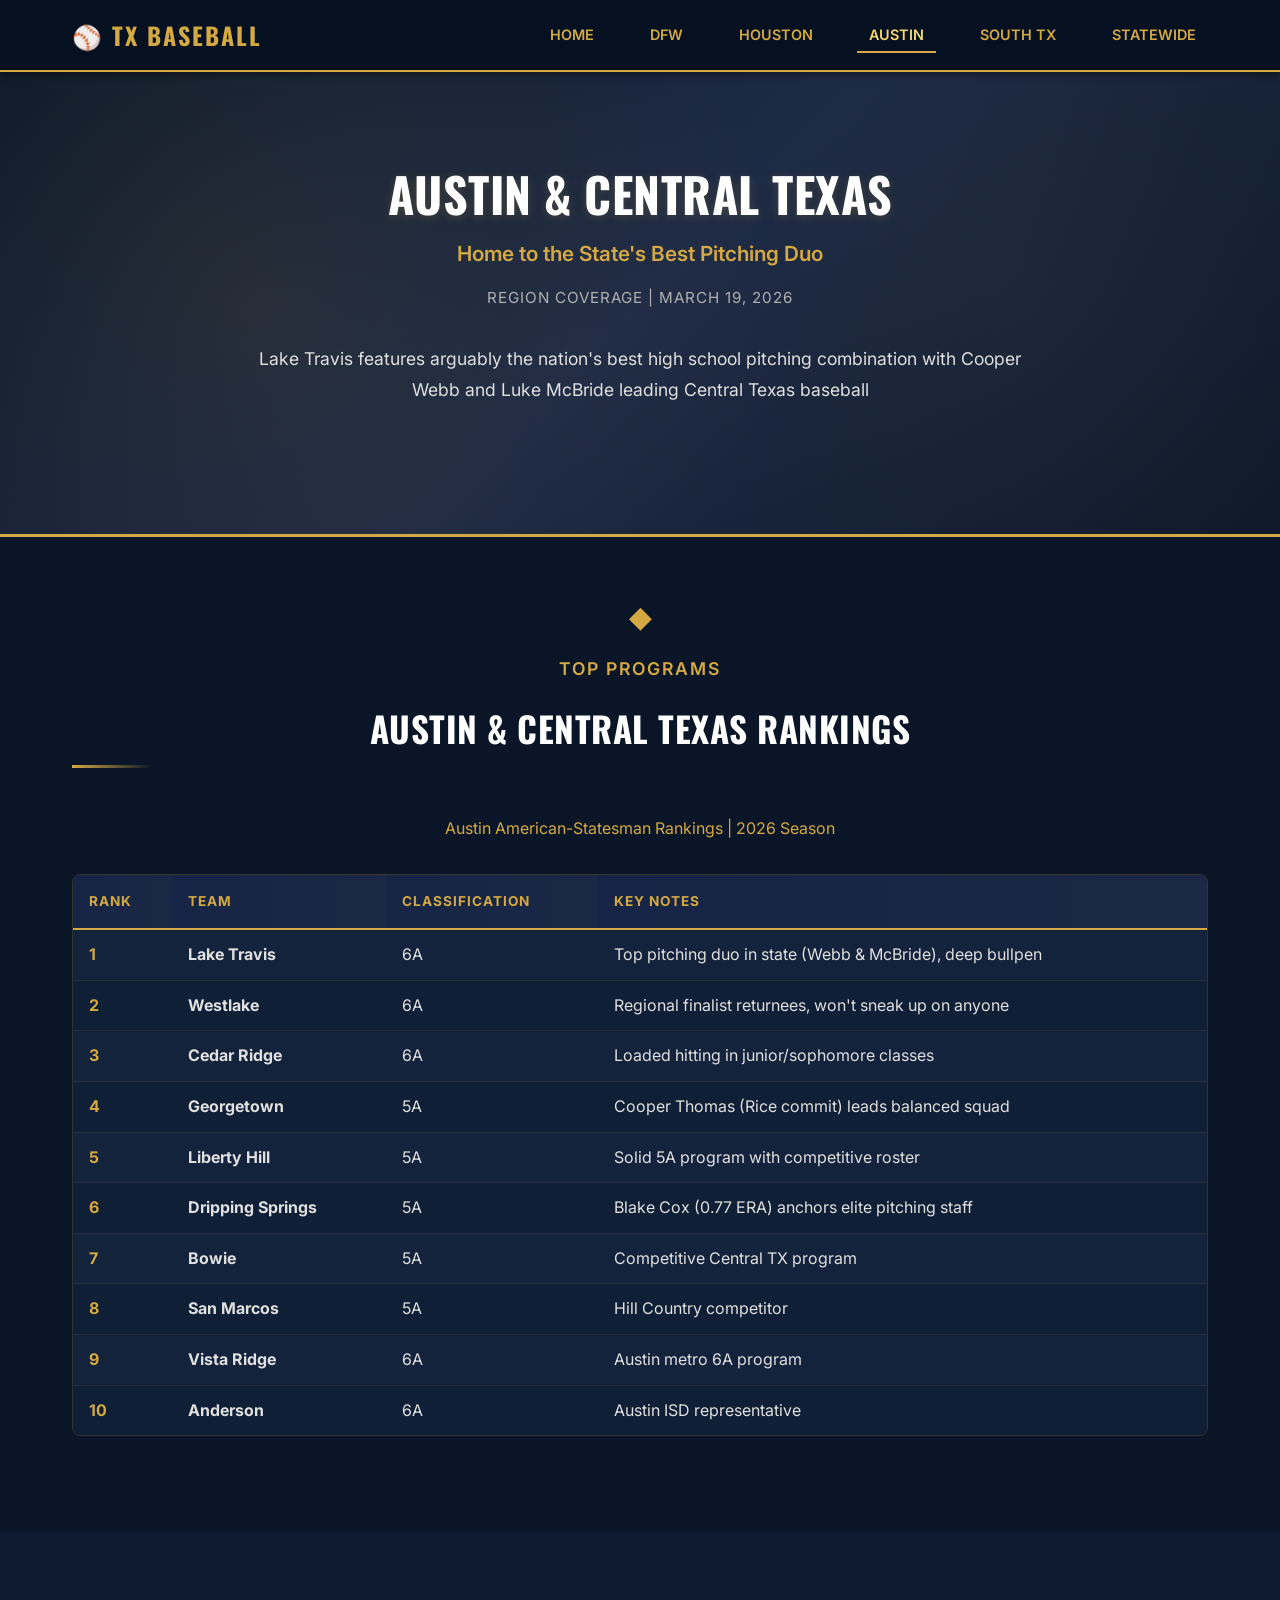
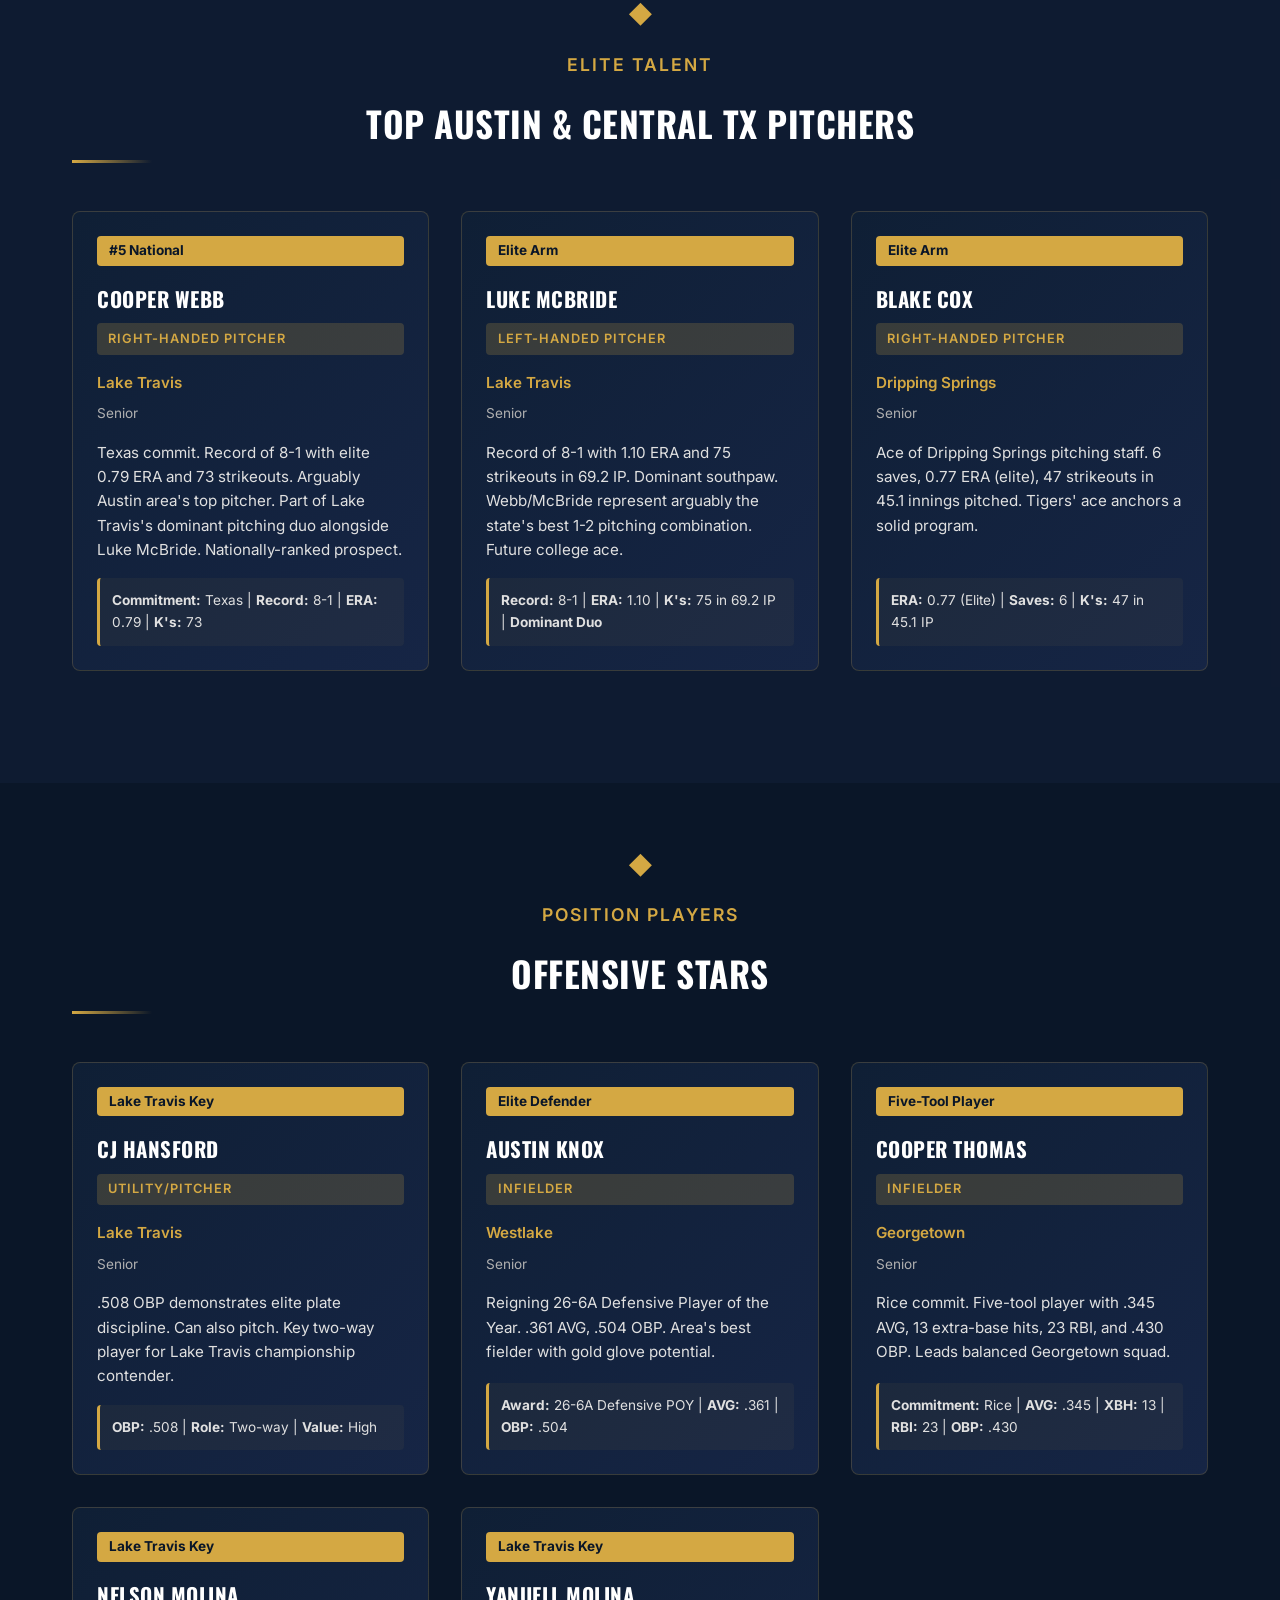
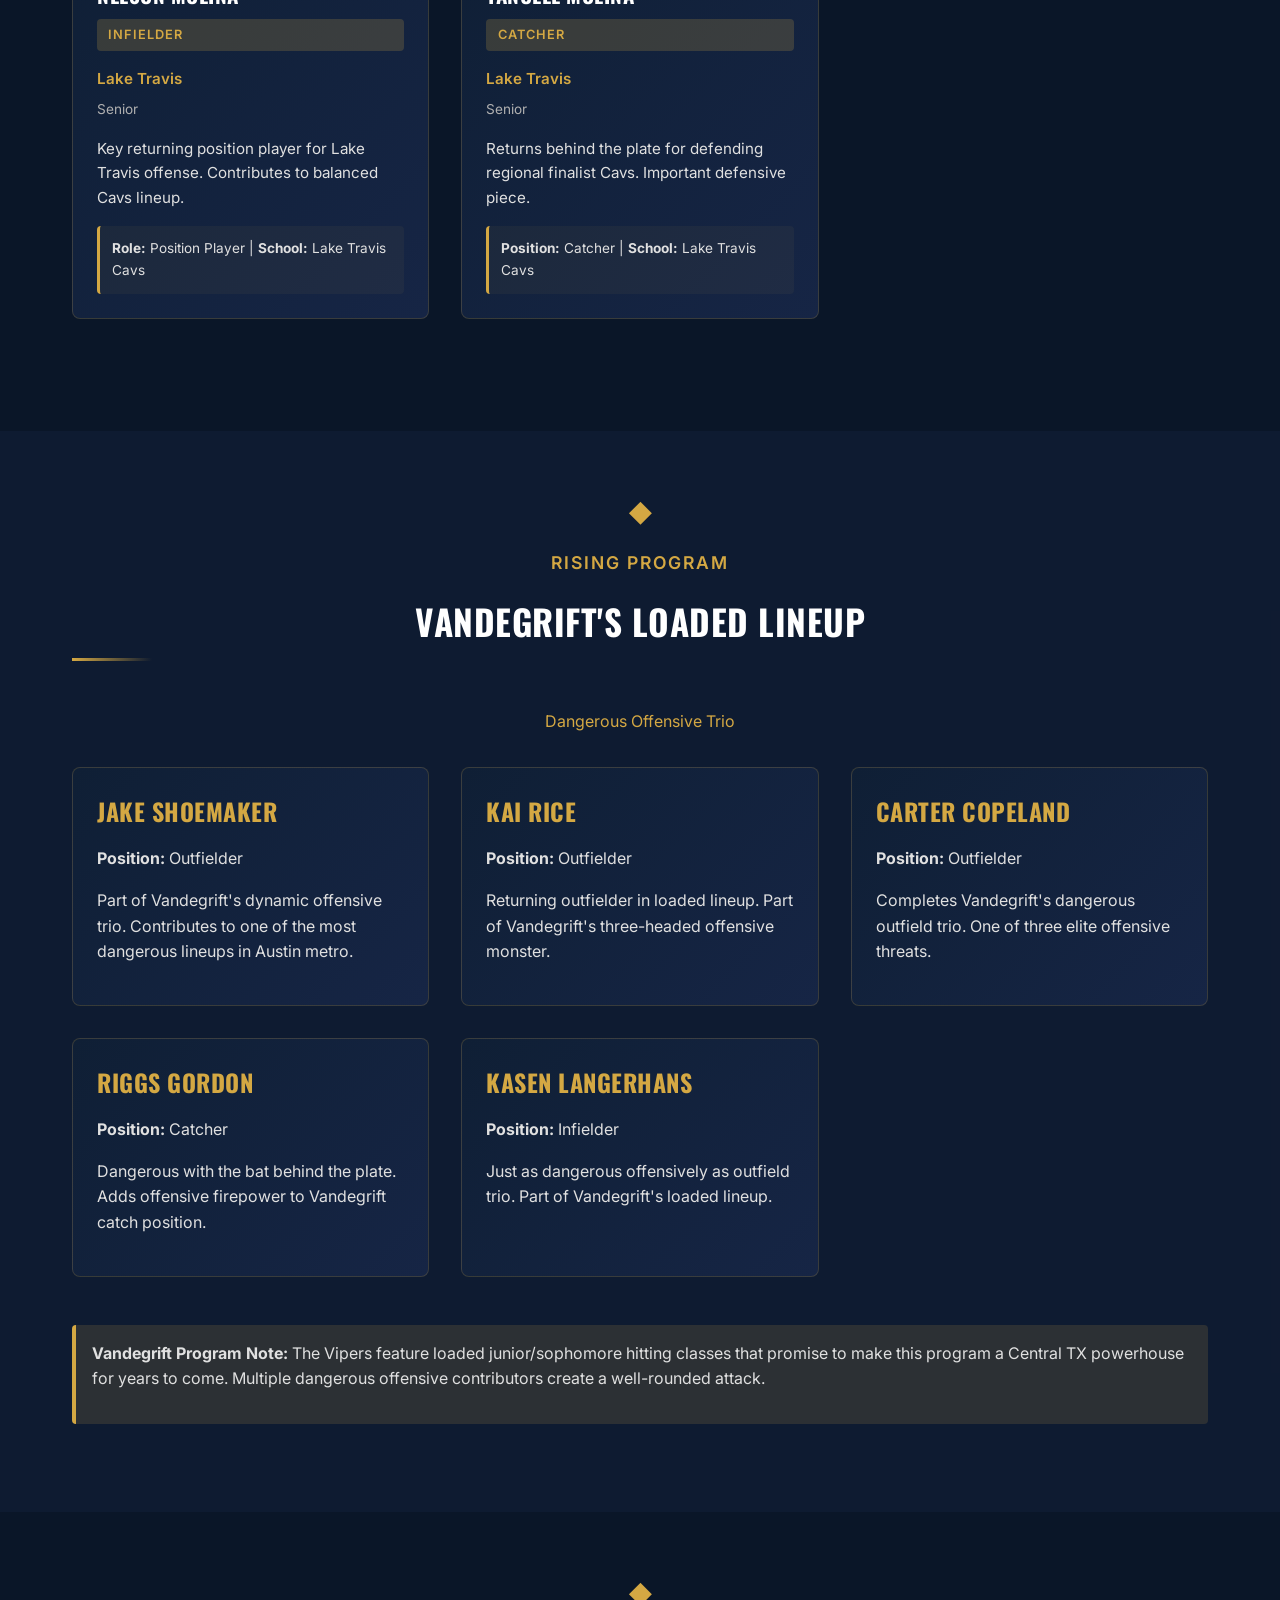
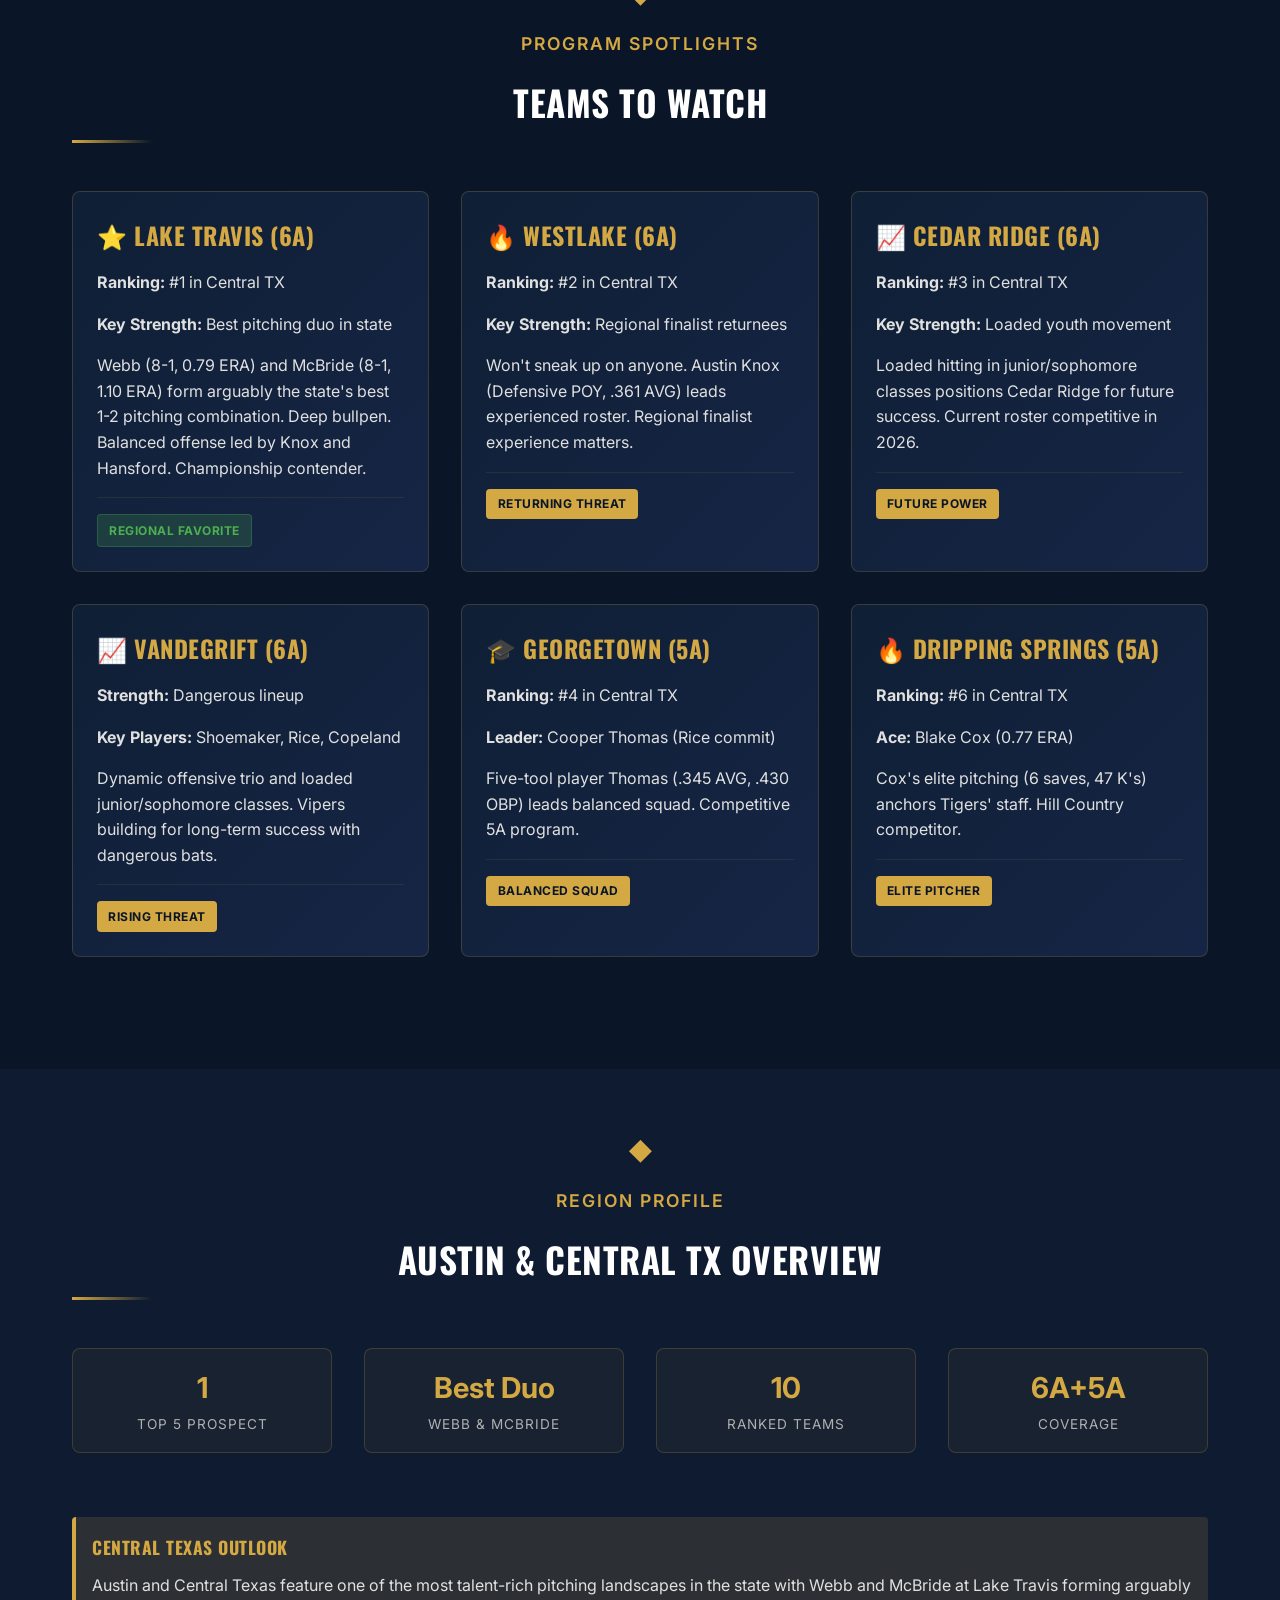
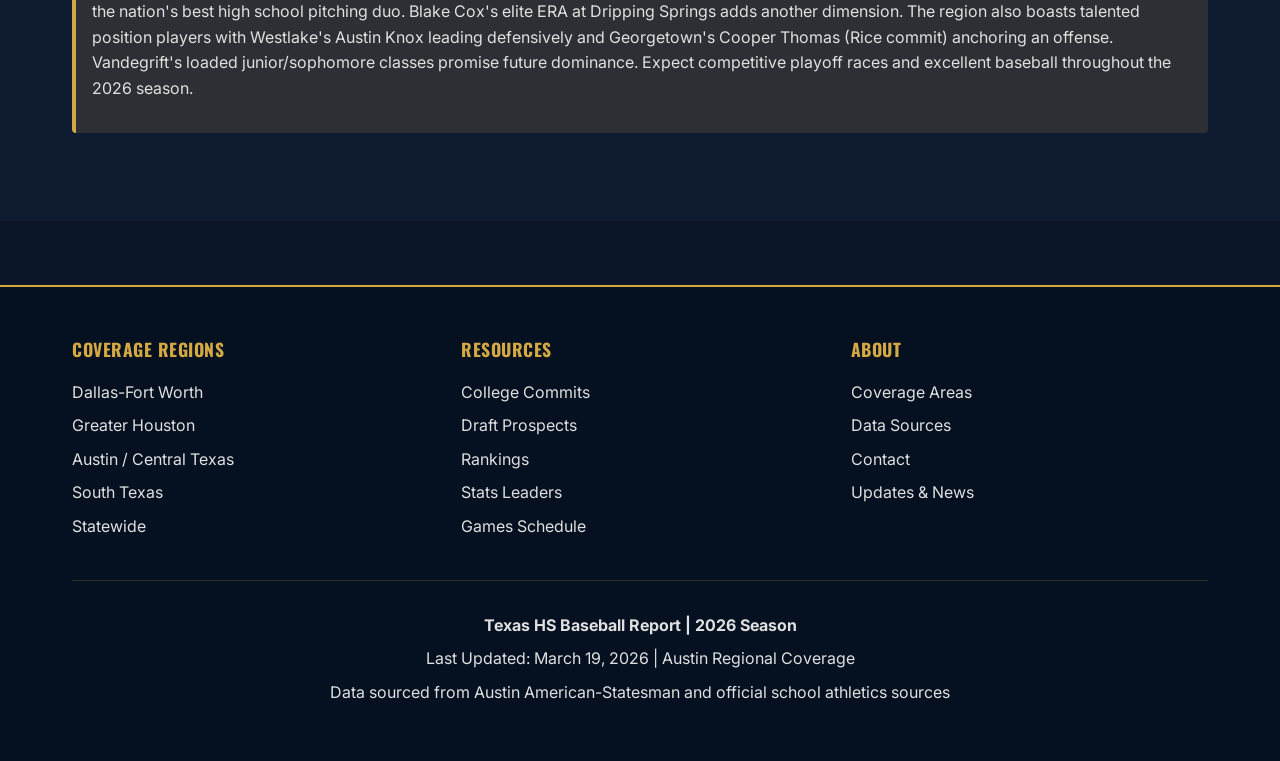
==== austin.html @ a6de6d75 "Add austin.html" ====
<!DOCTYPE html>
<html lang="en">
<head>
  <meta charset="UTF-8">
  <meta name="viewport" content="width=device-width, initial-scale=1.0">
  <title>Austin Baseball Rankings | Texas HS Baseball 2026</title>
  <link rel="stylesheet" href="styles.css">
</head>
<body>
  <!-- NAVIGATION -->
  <nav>
    <div class="container">
      <div class="logo">⚾ TX Baseball</div>
      <ul class="nav-links">
        <li><a href="index.html">Home</a></li>
        <li><a href="dfw.html">DFW</a></li>
        <li><a href="houston.html">Houston</a></li>
        <li><a href="austin.html" class="active">Austin</a></li>
        <li><a href="south-texas.html">South TX</a></li>
        <li><a href="statewide.html">Statewide</a></li>
      </ul>
    </div>
  </nav>

  <!-- HERO SECTION -->
  <section class="hero">
    <div class="hero-content">
      <h1>Austin & Central Texas</h1>
      <p class="hero-subtitle">Home to the State's Best Pitching Duo</p>
      <p class="hero-meta">Region Coverage | March 19, 2026</p>
      <p class="hero-description">Lake Travis features arguably the nation's best high school pitching combination with Cooper Webb and Luke McBride leading Central Texas baseball</p>
    </div>
  </section>

  <!-- REGION RANKINGS -->
  <section class="section">
    <div class="container">
      <div class="section-header">
        <p>Top Programs</p>
        <h2>Austin & Central Texas Rankings</h2>
      </div>
      <p style="text-align: center; margin-bottom: 2rem; color: #d4a843;">Austin American-Statesman Rankings | 2026 Season</p>

      <div class="table-wrapper">
        <table>
          <thead>
            <tr>
              <th>Rank</th>
              <th>Team</th>
              <th>Classification</th>
              <th>Key Notes</th>
            </tr>
          </thead>
          <tbody>
            <tr>
              <td><strong style="color: #d4a843;">1</strong></td>
              <td><strong>Lake Travis</strong></td>
              <td>6A</td>
              <td>Top pitching duo in state (Webb & McBride), deep bullpen</td>
            </tr>
            <tr>
              <td><strong style="color: #d4a843;">2</strong></td>
              <td><strong>Westlake</strong></td>
              <td>6A</td>
              <td>Regional finalist returnees, won't sneak up on anyone</td>
            </tr>
            <tr>
              <td><strong style="color: #d4a843;">3</strong></td>
              <td><strong>Cedar Ridge</strong></td>
              <td>6A</td>
              <td>Loaded hitting in junior/sophomore classes</td>
            </tr>
            <tr>
              <td><strong style="color: #d4a843;">4</strong></td>
              <td><strong>Georgetown</strong></td>
              <td>5A</td>
              <td>Cooper Thomas (Rice commit) leads balanced squad</td>
            </tr>
            <tr>
              <td><strong style="color: #d4a843;">5</strong></td>
              <td><strong>Liberty Hill</strong></td>
              <td>5A</td>
              <td>Solid 5A program with competitive roster</td>
            </tr>
            <tr>
              <td><strong style="color: #d4a843;">6</strong></td>
              <td><strong>Dripping Springs</strong></td>
              <td>5A</td>
              <td>Blake Cox (0.77 ERA) anchors elite pitching staff</td>
            </tr>
            <tr>
              <td><strong style="color: #d4a843;">7</strong></td>
              <td><strong>Bowie</strong></td>
              <td>5A</td>
              <td>Competitive Central TX program</td>
            </tr>
            <tr>
              <td><strong style="color: #d4a843;">8</strong></td>
              <td><strong>San Marcos</strong></td>
              <td>5A</td>
              <td>Hill Country competitor</td>
            </tr>
            <tr>
              <td><strong style="color: #d4a843;">9</strong></td>
              <td><strong>Vista Ridge</strong></td>
              <td>6A</td>
              <td>Austin metro 6A program</td>
            </tr>
            <tr>
              <td><strong style="color: #d4a843;">10</strong></td>
              <td><strong>Anderson</strong></td>
              <td>6A</td>
              <td>Austin ISD representative</td>
            </tr>
          </tbody>
        </table>
      </div>
    </div>
  </section>

  <!-- TOP PLAYERS - PITCHING STARS -->
  <section class="section" style="background: rgba(26, 40, 69, 0.3);">
    <div class="container">
      <div class="section-header">
        <p>Elite Talent</p>
        <h2>Top Austin & Central TX Pitchers</h2>
      </div>

      <div class="grid grid-2">
        <!-- Cooper Webb -->
        <div class="player-card">
          <span class="player-rank">#5 National</span>
          <h3 class="player-name">Cooper Webb</h3>
          <span class="player-position">Right-Handed Pitcher</span>
          <p class="player-school">Lake Travis</p>
          <p class="player-year">Senior</p>
          <p class="player-description">Texas commit. Record of 8-1 with elite 0.79 ERA and 73 strikeouts. Arguably Austin area's top pitcher. Part of Lake Travis's dominant pitching duo alongside Luke McBride. Nationally-ranked prospect.</p>
          <div class="player-stats">
            <strong>Commitment:</strong> Texas | <strong>Record:</strong> 8-1 | <strong>ERA:</strong> 0.79 | <strong>K's:</strong> 73
          </div>
        </div>

        <!-- Luke McBride -->
        <div class="player-card">
          <span class="player-rank">Elite Arm</span>
          <h3 class="player-name">Luke McBride</h3>
          <span class="player-position">Left-Handed Pitcher</span>
          <p class="player-school">Lake Travis</p>
          <p class="player-year">Senior</p>
          <p class="player-description">Record of 8-1 with 1.10 ERA and 75 strikeouts in 69.2 IP. Dominant southpaw. Webb/McBride represent arguably the state's best 1-2 pitching combination. Future college ace.</p>
          <div class="player-stats">
            <strong>Record:</strong> 8-1 | <strong>ERA:</strong> 1.10 | <strong>K's:</strong> 75 in 69.2 IP | <strong>Dominant Duo</strong>
          </div>
        </div>

        <!-- Blake Cox -->
        <div class="player-card">
          <span class="player-rank">Elite Arm</span>
          <h3 class="player-name">Blake Cox</h3>
          <span class="player-position">Right-Handed Pitcher</span>
          <p class="player-school">Dripping Springs</p>
          <p class="player-year">Senior</p>
          <p class="player-description">Ace of Dripping Springs pitching staff. 6 saves, 0.77 ERA (elite), 47 strikeouts in 45.1 innings pitched. Tigers' ace anchors a solid program.</p>
          <div class="player-stats">
            <strong>ERA:</strong> 0.77 (Elite) | <strong>Saves:</strong> 6 | <strong>K's:</strong> 47 in 45.1 IP
          </div>
        </div>
      </div>
    </div>
  </section>

  <!-- TOP PLAYERS - POSITION PLAYERS -->
  <section class="section">
    <div class="container">
      <div class="section-header">
        <p>Position Players</p>
        <h2>Offensive Stars</h2>
      </div>

      <div class="grid grid-2">
        <!-- CJ Hansford -->
        <div class="player-card">
          <span class="player-rank">Lake Travis Key</span>
          <h3 class="player-name">CJ Hansford</h3>
          <span class="player-position">Utility/Pitcher</span>
          <p class="player-school">Lake Travis</p>
          <p class="player-year">Senior</p>
          <p class="player-description">.508 OBP demonstrates elite plate discipline. Can also pitch. Key two-way player for Lake Travis championship contender.</p>
          <div class="player-stats">
            <strong>OBP:</strong> .508 | <strong>Role:</strong> Two-way | <strong>Value:</strong> High
          </div>
        </div>

        <!-- Austin Knox -->
        <div class="player-card">
          <span class="player-rank">Elite Defender</span>
          <h3 class="player-name">Austin Knox</h3>
          <span class="player-position">Infielder</span>
          <p class="player-school">Westlake</p>
          <p class="player-year">Senior</p>
          <p class="player-description">Reigning 26-6A Defensive Player of the Year. .361 AVG, .504 OBP. Area's best fielder with gold glove potential.</p>
          <div class="player-stats">
            <strong>Award:</strong> 26-6A Defensive POY | <strong>AVG:</strong> .361 | <strong>OBP:</strong> .504
          </div>
        </div>

        <!-- Cooper Thomas -->
        <div class="player-card">
          <span class="player-rank">Five-Tool Player</span>
          <h3 class="player-name">Cooper Thomas</h3>
          <span class="player-position">Infielder</span>
          <p class="player-school">Georgetown</p>
          <p class="player-year">Senior</p>
          <p class="player-description">Rice commit. Five-tool player with .345 AVG, 13 extra-base hits, 23 RBI, and .430 OBP. Leads balanced Georgetown squad.</p>
          <div class="player-stats">
            <strong>Commitment:</strong> Rice | <strong>AVG:</strong> .345 | <strong>XBH:</strong> 13 | <strong>RBI:</strong> 23 | <strong>OBP:</strong> .430
          </div>
        </div>

        <!-- Nelson Molina -->
        <div class="player-card">
          <span class="player-rank">Lake Travis Key</span>
          <h3 class="player-name">Nelson Molina</h3>
          <span class="player-position">Infielder</span>
          <p class="player-school">Lake Travis</p>
          <p class="player-year">Senior</p>
          <p class="player-description">Key returning position player for Lake Travis offense. Contributes to balanced Cavs lineup.</p>
          <div class="player-stats">
            <strong>Role:</strong> Position Player | <strong>School:</strong> Lake Travis Cavs
          </div>
        </div>

        <!-- Yanuell Molina -->
        <div class="player-card">
          <span class="player-rank">Lake Travis Key</span>
          <h3 class="player-name">Yanuell Molina</h3>
          <span class="player-position">Catcher</span>
          <p class="player-school">Lake Travis</p>
          <p class="player-year">Senior</p>
          <p class="player-description">Returns behind the plate for defending regional finalist Cavs. Important defensive piece.</p>
          <div class="player-stats">
            <strong>Position:</strong> Catcher | <strong>School:</strong> Lake Travis Cavs
          </div>
        </div>
      </div>
    </div>
  </section>

  <!-- VANDEGRIFT OUTFIELD -->
  <section class="section" style="background: rgba(26, 40, 69, 0.3);">
    <div class="container">
      <div class="section-header">
        <p>Rising Program</p>
        <h2>Vandegrift's Loaded Lineup</h2>
      </div>

      <p style="text-align: center; margin-bottom: 2rem; color: #d4a843;">Dangerous Offensive Trio</p>

      <div class="grid grid-2">
        <div class="card">
          <div class="card-header">
            <h3 style="color: #d4a843; margin: 0;">Jake Shoemaker</h3>
          </div>
          <div class="card-body">
            <p><strong>Position:</strong> Outfielder</p>
            <p>Part of Vandegrift's dynamic offensive trio. Contributes to one of the most dangerous lineups in Austin metro.</p>
          </div>
        </div>

        <div class="card">
          <div class="card-header">
            <h3 style="color: #d4a843; margin: 0;">Kai Rice</h3>
          </div>
          <div class="card-body">
            <p><strong>Position:</strong> Outfielder</p>
            <p>Returning outfielder in loaded lineup. Part of Vandegrift's three-headed offensive monster.</p>
          </div>
        </div>

        <div class="card">
          <div class="card-header">
            <h3 style="color: #d4a843; margin: 0;">Carter Copeland</h3>
          </div>
          <div class="card-body">
            <p><strong>Position:</strong> Outfielder</p>
            <p>Completes Vandegrift's dangerous outfield trio. One of three elite offensive threats.</p>
          </div>
        </div>

        <div class="card">
          <div class="card-header">
            <h3 style="color: #d4a843; margin: 0;">Riggs Gordon</h3>
          </div>
          <div class="card-body">
            <p><strong>Position:</strong> Catcher</p>
            <p>Dangerous with the bat behind the plate. Adds offensive firepower to Vandegrift catch position.</p>
          </div>
        </div>

        <div class="card">
          <div class="card-header">
            <h3 style="color: #d4a843; margin: 0;">Kasen Langerhans</h3>
          </div>
          <div class="card-body">
            <p><strong>Position:</strong> Infielder</p>
            <p>Just as dangerous offensively as outfield trio. Part of Vandegrift's loaded lineup.</p>
          </div>
        </div>
      </div>

      <div class="highlight" style="margin-top: 2rem;">
        <p><strong>Vandegrift Program Note:</strong> The Vipers feature loaded junior/sophomore hitting classes that promise to make this program a Central TX powerhouse for years to come. Multiple dangerous offensive contributors create a well-rounded attack.</p>
      </div>
    </div>
  </section>

  <!-- FEATURED TEAMS -->
  <section class="section">
    <div class="container">
      <div class="section-header">
        <p>Program Spotlights</p>
        <h2>Teams to Watch</h2>
      </div>

      <div class="grid grid-2">
        <div class="card">
          <div class="card-header">
            <h3 style="color: #d4a843; margin: 0;">⭐ Lake Travis (6A)</h3>
          </div>
          <div class="card-body">
            <p><strong>Ranking:</strong> #1 in Central TX</p>
            <p><strong>Key Strength:</strong> Best pitching duo in state</p>
            <p>Webb (8-1, 0.79 ERA) and McBride (8-1, 1.10 ERA) form arguably the state's best 1-2 pitching combination. Deep bullpen. Balanced offense led by Knox and Hansford. Championship contender.</p>
          </div>
          <div class="card-footer">
            <span class="badge badge-success">Regional Favorite</span>
          </div>
        </div>

        <div class="card">
          <div class="card-header">
            <h3 style="color: #d4a843; margin: 0;">🔥 Westlake (6A)</h3>
          </div>
          <div class="card-body">
            <p><strong>Ranking:</strong> #2 in Central TX</p>
            <p><strong>Key Strength:</strong> Regional finalist returnees</p>
            <p>Won't sneak up on anyone. Austin Knox (Defensive POY, .361 AVG) leads experienced roster. Regional finalist experience matters.</p>
          </div>
          <div class="card-footer">
            <span class="badge badge-primary">Returning Threat</span>
          </div>
        </div>

        <div class="card">
          <div class="card-header">
            <h3 style="color: #d4a843; margin: 0;">📈 Cedar Ridge (6A)</h3>
          </div>
          <div class="card-body">
            <p><strong>Ranking:</strong> #3 in Central TX</p>
            <p><strong>Key Strength:</strong> Loaded youth movement</p>
            <p>Loaded hitting in junior/sophomore classes positions Cedar Ridge for future success. Current roster competitive in 2026.</p>
          </div>
          <div class="card-footer">
            <span class="badge badge-primary">Future Power</span>
          </div>
        </div>

        <div class="card">
          <div class="card-header">
            <h3 style="color: #d4a843; margin: 0;">📈 Vandegrift (6A)</h3>
          </div>
          <div class="card-body">
            <p><strong>Strength:</strong> Dangerous lineup</p>
            <p><strong>Key Players:</strong> Shoemaker, Rice, Copeland</p>
            <p>Dynamic offensive trio and loaded junior/sophomore classes. Vipers building for long-term success with dangerous bats.</p>
          </div>
          <div class="card-footer">
            <span class="badge badge-primary">Rising Threat</span>
          </div>
        </div>

        <div class="card">
          <div class="card-header">
            <h3 style="color: #d4a843; margin: 0;">🎓 Georgetown (5A)</h3>
          </div>
          <div class="card-body">
            <p><strong>Ranking:</strong> #4 in Central TX</p>
            <p><strong>Leader:</strong> Cooper Thomas (Rice commit)</p>
            <p>Five-tool player Thomas (.345 AVG, .430 OBP) leads balanced squad. Competitive 5A program.</p>
          </div>
          <div class="card-footer">
            <span class="badge badge-primary">Balanced Squad</span>
          </div>
        </div>

        <div class="card">
          <div class="card-header">
            <h3 style="color: #d4a843; margin: 0;">🔥 Dripping Springs (5A)</h3>
          </div>
          <div class="card-body">
            <p><strong>Ranking:</strong> #6 in Central TX</p>
            <p><strong>Ace:</strong> Blake Cox (0.77 ERA)</p>
            <p>Cox's elite pitching (6 saves, 47 K's) anchors Tigers' staff. Hill Country competitor.</p>
          </div>
          <div class="card-footer">
            <span class="badge badge-primary">Elite Pitcher</span>
          </div>
        </div>
      </div>
    </div>
  </section>

  <!-- REGIONAL OVERVIEW -->
  <section class="section" style="background: rgba(26, 40, 69, 0.3);">
    <div class="container">
      <div class="section-header">
        <p>Region Profile</p>
        <h2>Austin & Central TX Overview</h2>
      </div>

      <div class="grid grid-4">
        <div class="stat-box">
          <span class="stat-value">1</span>
          <span class="stat-label">Top 5 Prospect</span>
        </div>

        <div class="stat-box">
          <span class="stat-value">Best Duo</span>
          <span class="stat-label">Webb & McBride</span>
        </div>

        <div class="stat-box">
          <span class="stat-value">10</span>
          <span class="stat-label">Ranked Teams</span>
        </div>

        <div class="stat-box">
          <span class="stat-value">6A+5A</span>
          <span class="stat-label">Coverage</span>
        </div>
      </div>

      <div class="highlight" style="margin-top: 3rem;">
        <h4 style="color: #d4a843; margin-top: 0;">Central Texas Outlook</h4>
        <p>Austin and Central Texas feature one of the most talent-rich pitching landscapes in the state with Webb and McBride at Lake Travis forming arguably the nation's best high school pitching duo. Blake Cox's elite ERA at Dripping Springs adds another dimension. The region also boasts talented position players with Westlake's Austin Knox leading defensively and Georgetown's Cooper Thomas (Rice commit) anchoring an offense. Vandegrift's loaded junior/sophomore classes promise future dominance. Expect competitive playoff races and excellent baseball throughout the 2026 season.</p>
      </div>
    </div>
  </section>

  <!-- FOOTER -->
  <footer>
    <div class="container">
      <div class="footer-content">
        <div class="footer-section">
          <h4>Coverage Regions</h4>
          <ul>
            <li><a href="dfw.html">Dallas-Fort Worth</a></li>
            <li><a href="houston.html">Greater Houston</a></li>
            <li><a href="austin.html">Austin / Central Texas</a></li>
            <li><a href="south-texas.html">South Texas</a></li>
            <li><a href="statewide.html">Statewide</a></li>
          </ul>
        </div>
        <div class="footer-section">
          <h4>Resources</h4>
          <ul>
            <li><a href="#">College Commits</a></li>
            <li><a href="#">Draft Prospects</a></li>
            <li><a href="#">Rankings</a></li>
            <li><a href="#">Stats Leaders</a></li>
            <li><a href="#">Games Schedule</a></li>
          </ul>
        </div>
        <div class="footer-section">
          <h4>About</h4>
          <ul>
            <li><a href="#">Coverage Areas</a></li>
            <li><a href="#">Data Sources</a></li>
            <li><a href="#">Contact</a></li>
            <li><a href="#">Updates & News</a></li>
          </ul>
        </div>
      </div>
      <div class="footer-bottom">
        <p><strong>Texas HS Baseball Report | 2026 Season</strong></p>
        <p>Last Updated: March 19, 2026 | Austin Regional Coverage</p>
        <p>Data sourced from Austin American-Statesman and official school athletics sources</p>
      </div>
    </div>
  </footer>

  <script>
    document.querySelectorAll('.nav-links a').forEach(link => {
      if (link.href === window.location.href) {
        link.classList.add('active');
      }
    });
  </script>
</body>
</html>
---- styles.css ----
/* =============================================
   TEXAS HS BASEBALL 2026 - STYLES
   ============================================= */

@import url('https://fonts.googleapis.com/css2?family=Oswald:wght@400;500;700&family=Inter:wght@300;400;500;600;700&display=swap');

/* RESET & BASE STYLES */
* {
  margin: 0;
  padding: 0;
  box-sizing: border-box;
}

html {
  scroll-behavior: smooth;
}

body {
  font-family: 'Inter', sans-serif;
  background-color: #0a1628;
  color: #ffffff;
  line-height: 1.6;
}

/* =============================================
   TYPOGRAPHY
   ============================================= */

h1, h2, h3, h4, h5, h6 {
  font-family: 'Oswald', sans-serif;
  font-weight: 700;
  text-transform: uppercase;
  letter-spacing: 0.5px;
}

h1 {
  font-size: 3rem;
  line-height: 1.1;
  margin-bottom: 0.5rem;
}

h2 {
  font-size: 2.2rem;
  margin-bottom: 1.5rem;
  position: relative;
  padding-bottom: 0.75rem;
}

h2::after {
  content: '';
  position: absolute;
  bottom: 0;
  left: 0;
  width: 80px;
  height: 3px;
  background: linear-gradient(90deg, #d4a843, transparent);
}

h3 {
  font-size: 1.5rem;
  margin-bottom: 1rem;
}

h4 {
  font-size: 1.1rem;
  margin-bottom: 0.75rem;
}

p {
  font-size: 1rem;
  margin-bottom: 1rem;
  color: #e0e0e0;
}

a {
  color: #d4a843;
  text-decoration: none;
  transition: color 0.3s ease, text-shadow 0.3s ease;
}

a:hover {
  color: #f5d76e;
  text-shadow: 0 0 10px rgba(212, 168, 67, 0.3);
}

/* =============================================
   NAVIGATION
   ============================================= */

nav {
  background-color: #051020;
  padding: 1rem 0;
  position: sticky;
  top: 0;
  z-index: 1000;
  border-bottom: 2px solid #d4a843;
  box-shadow: 0 4px 6px rgba(0, 0, 0, 0.3);
}

nav .container {
  max-width: 1200px;
  margin: 0 auto;
  padding: 0 2rem;
  display: flex;
  justify-content: space-between;
  align-items: center;
}

.logo {
  font-family: 'Oswald', sans-serif;
  font-size: 1.5rem;
  font-weight: 700;
  color: #d4a843;
  text-transform: uppercase;
  letter-spacing: 2px;
}

.nav-links {
  display: flex;
  list-style: none;
  gap: 2rem;
  flex-wrap: wrap;
}

.nav-links a {
  font-size: 0.9rem;
  font-weight: 600;
  text-transform: uppercase;
  padding: 0.5rem 0.75rem;
  border-bottom: 2px solid transparent;
  transition: all 0.3s ease;
}

.nav-links a:hover,
.nav-links a.active {
  border-bottom-color: #d4a843;
  color: #f5d76e;
}

.nav-toggle {
  display: none;
  background: none;
  border: none;
  color: #d4a843;
  font-size: 1.5rem;
  cursor: pointer;
}

/* =============================================
   LAYOUT
   ============================================= */

.container {
  max-width: 1200px;
  margin: 0 auto;
  padding: 0 2rem;
}

.section {
  padding: 4rem 0;
}

.section-header {
  text-align: center;
  margin-bottom: 3rem;
}

.section-header p {
  font-size: 1.1rem;
  color: #d4a843;
  text-transform: uppercase;
  letter-spacing: 2px;
  font-weight: 600;
}

/* =============================================
   HERO SECTION
   ============================================= */

.hero {
  background: linear-gradient(135deg, #0a1628 0%, #1a2845 50%, #0a1628 100%);
  padding: 6rem 2rem;
  position: relative;
  overflow: hidden;
  text-align: center;
  border-bottom: 3px solid #d4a843;
}

.hero::before {
  content: '';
  position: absolute;
  top: 0;
  left: 0;
  right: 0;
  bottom: 0;
  background:
    radial-gradient(circle at 20% 50%, rgba(212, 168, 67, 0.1) 0%, transparent 50%),
    radial-gradient(circle at 80% 50%, rgba(212, 168, 67, 0.05) 0%, transparent 50%);
  pointer-events: none;
}

.hero-content {
  position: relative;
  z-index: 2;
}

.hero h1 {
  margin-bottom: 1rem;
  color: #ffffff;
  text-shadow: 0 2px 10px rgba(212, 168, 67, 0.2);
}

.hero-subtitle {
  font-size: 1.3rem;
  color: #d4a843;
  margin-bottom: 1rem;
  font-weight: 600;
}

.hero-meta {
  font-size: 0.95rem;
  color: #b0b0b0;
  text-transform: uppercase;
  letter-spacing: 1px;
  margin-bottom: 2rem;
}

.hero-description {
  font-size: 1.1rem;
  color: #e0e0e0;
  max-width: 800px;
  margin: 0 auto 2rem;
  line-height: 1.8;
}

/* =============================================
   CARDS
   ============================================= */

.card {
  background: linear-gradient(135deg, #0f1f35 0%, #162545 100%);
  border: 1px solid rgba(212, 168, 67, 0.2);
  border-radius: 8px;
  padding: 1.5rem;
  transition: all 0.3s ease;
  position: relative;
}

.card:hover {
  border-color: #d4a843;
  transform: translateY(-5px);
  box-shadow: 0 10px 30px rgba(212, 168, 67, 0.15);
}

.card-header {
  margin-bottom: 1rem;
}

.card-body {
  flex-grow: 1;
}

.card-footer {
  margin-top: 1rem;
  padding-top: 1rem;
  border-top: 1px solid rgba(212, 168, 67, 0.1);
  display: flex;
  justify-content: space-between;
  align-items: center;
}

/* PLAYER CARDS */

.player-card {
  background: linear-gradient(135deg, #0f1f35 0%, #162545 100%);
  border: 1px solid rgba(212, 168, 67, 0.2);
  border-radius: 8px;
  padding: 1.5rem;
  transition: all 0.3s ease;
  display: flex;
  flex-direction: column;
  height: 100%;
}

.player-card:hover {
  border-color: #d4a843;
  transform: translateY(-5px);
  box-shadow: 0 10px 30px rgba(212, 168, 67, 0.15);
}

.player-rank {
  display: inline-block;
  background: #d4a843;
  color: #0a1628;
  padding: 0.25rem 0.75rem;
  border-radius: 4px;
  font-weight: 700;
  font-size: 0.85rem;
  margin-bottom: 1rem;
}

.player-name {
  font-size: 1.3rem;
  font-weight: 700;
  margin-bottom: 0.5rem;
  color: #ffffff;
}

.player-position {
  display: inline-block;
  background: rgba(212, 168, 67, 0.2);
  color: #d4a843;
  padding: 0.35rem 0.7rem;
  border-radius: 4px;
  font-size: 0.8rem;
  font-weight: 600;
  margin-bottom: 1rem;
  text-transform: uppercase;
  letter-spacing: 1px;
}

.player-school {
  color: #d4a843;
  font-weight: 600;
  margin-bottom: 0.5rem;
  font-size: 0.95rem;
}

.player-year {
  color: #b0b0b0;
  font-size: 0.85rem;
  margin-bottom: 1rem;
}

.player-description {
  color: #e0e0e0;
  font-size: 0.95rem;
  line-height: 1.6;
  flex-grow: 1;
  margin-bottom: 1rem;
}

.player-stats {
  background: rgba(212, 168, 67, 0.05);
  border-left: 3px solid #d4a843;
  padding: 0.75rem;
  font-size: 0.85rem;
  color: #e0e0e0;
  border-radius: 4px;
}

/* TEAM CARDS */

.team-card {
  background: linear-gradient(135deg, #0f1f35 0%, #162545 100%);
  border: 1px solid rgba(212, 168, 67, 0.2);
  border-radius: 8px;
  padding: 1.5rem;
  transition: all 0.3s ease;
  text-align: center;
}

.team-card:hover {
  border-color: #d4a843;
  transform: translateY(-5px);
  box-shadow: 0 10px 30px rgba(212, 168, 67, 0.15);
}

.team-rank {
  font-size: 2rem;
  font-weight: 700;
  color: #d4a843;
  margin-bottom: 0.5rem;
}

.team-name {
  font-size: 1.2rem;
  font-weight: 700;
  margin-bottom: 0.5rem;
  color: #ffffff;
}

.team-classification {
  color: #d4a843;
  font-size: 0.85rem;
  text-transform: uppercase;
  font-weight: 600;
  margin-bottom: 1rem;
  letter-spacing: 1px;
}

.team-record {
  background: rgba(212, 168, 67, 0.1);
  padding: 0.75rem;
  border-radius: 4px;
  font-size: 1.1rem;
  font-weight: 700;
  color: #d4a843;
  margin-bottom: 1rem;
}

/* MATCHUP CARDS (Games of the Week) */

.matchup-card {
  background: linear-gradient(135deg, #0f1f35 0%, #162545 100%);
  border: 2px solid #d4a843;
  border-radius: 8px;
  padding: 1.5rem;
  text-align: center;
  transition: all 0.3s ease;
}

.matchup-card:hover {
  box-shadow: 0 10px 30px rgba(212, 168, 67, 0.25);
}

.matchup-date {
  color: #d4a843;
  font-size: 0.85rem;
  text-transform: uppercase;
  font-weight: 700;
  margin-bottom: 1rem;
  letter-spacing: 1px;
}

.matchup-teams {
  display: flex;
  align-items: center;
  justify-content: center;
  gap: 1rem;
  margin-bottom: 1rem;
}

.matchup-team {
  flex: 1;
  padding: 1rem;
  background: rgba(212, 168, 67, 0.05);
  border-radius: 4px;
}

.matchup-team-name {
  font-weight: 700;
  font-size: 1rem;
  margin-bottom: 0.25rem;
}

.matchup-team-record {
  font-size: 0.85rem;
  color: #b0b0b0;
}

.matchup-vs {
  color: #d4a843;
  font-weight: 700;
  font-size: 0.9rem;
}

.matchup-time {
  color: #b0b0b0;
  font-size: 0.9rem;
  margin-top: 0.75rem;
}

/* =============================================
   GRIDS
   ============================================= */

.grid {
  display: grid;
  gap: 2rem;
  margin-bottom: 3rem;
}

.grid-2 {
  grid-template-columns: repeat(auto-fit, minmax(300px, 1fr));
}

.grid-3 {
  grid-template-columns: repeat(auto-fit, minmax(280px, 1fr));
}

.grid-4 {
  grid-template-columns: repeat(auto-fit, minmax(250px, 1fr));
}

/* =============================================
   TABLES
   ============================================= */

.table-wrapper {
  overflow-x: auto;
  margin-bottom: 2rem;
  border-radius: 8px;
  border: 1px solid rgba(212, 168, 67, 0.2);
}

table {
  width: 100%;
  border-collapse: collapse;
  background: #0f1f35;
}

th {
  background: linear-gradient(90deg, #162545, #1a2845);
  padding: 1rem;
  text-align: left;
  font-weight: 700;
  color: #d4a843;
  text-transform: uppercase;
  font-size: 0.85rem;
  letter-spacing: 1px;
  border-bottom: 2px solid #d4a843;
}

td {
  padding: 0.75rem 1rem;
  border-bottom: 1px solid rgba(212, 168, 67, 0.1);
  color: #e0e0e0;
}

tr:last-child td {
  border-bottom: none;
}

tbody tr:nth-child(odd) {
  background-color: rgba(26, 40, 69, 0.5);
}

tbody tr:hover {
  background-color: rgba(212, 168, 67, 0.1);
}

/* =============================================
   BADGES & TAGS
   ============================================= */

.badge {
  display: inline-block;
  padding: 0.35rem 0.7rem;
  border-radius: 4px;
  font-size: 0.75rem;
  font-weight: 700;
  text-transform: uppercase;
  letter-spacing: 0.5px;
}

.badge-primary {
  background: #d4a843;
  color: #0a1628;
}

.badge-secondary {
  background: rgba(212, 168, 67, 0.2);
  color: #d4a843;
  border: 1px solid rgba(212, 168, 67, 0.3);
}

.badge-success {
  background: rgba(76, 175, 80, 0.2);
  color: #4caf50;
  border: 1px solid rgba(76, 175, 80, 0.3);
}

/* =============================================
   BUTTONS
   ============================================= */

.btn {
  display: inline-block;
  padding: 0.75rem 1.5rem;
  border: none;
  border-radius: 4px;
  font-family: 'Oswald', sans-serif;
  font-size: 0.9rem;
  font-weight: 600;
  text-transform: uppercase;
  letter-spacing: 1px;
  cursor: pointer;
  transition: all 0.3s ease;
  text-decoration: none;
}

.btn-primary {
  background: #d4a843;
  color: #0a1628;
}

.btn-primary:hover {
  background: #f5d76e;
  transform: translateY(-2px);
  box-shadow: 0 5px 15px rgba(212, 168, 67, 0.3);
}

.btn-secondary {
  background: transparent;
  color: #d4a843;
  border: 2px solid #d4a843;
}

.btn-secondary:hover {
  background: #d4a843;
  color: #0a1628;
}

/* =============================================
   FOOTER
   ============================================= */

footer {
  background: #051020;
  border-top: 2px solid #d4a843;
  padding: 3rem 2rem;
  margin-top: 4rem;
}

footer .container {
  max-width: 1200px;
  margin: 0 auto;
}

.footer-content {
  display: grid;
  grid-template-columns: repeat(auto-fit, minmax(250px, 1fr));
  gap: 2rem;
  margin-bottom: 2rem;
}

.footer-section h4 {
  color: #d4a843;
  margin-bottom: 1rem;
}

.footer-section ul {
  list-style: none;
}

.footer-section li {
  margin-bottom: 0.5rem;
}

.footer-section a {
  color: #e0e0e0;
  transition: color 0.3s ease;
}

.footer-section a:hover {
  color: #d4a843;
}

.footer-bottom {
  border-top: 1px solid rgba(212, 168, 67, 0.2);
  padding-top: 2rem;
  text-align: center;
  color: #b0b0b0;
  font-size: 0.9rem;
}

.footer-bottom p {
  margin-bottom: 0.5rem;
}

/* =============================================
   DIAMOND ACCENT
   ============================================= */

.diamond {
  display: inline-block;
  width: 12px;
  height: 12px;
  background: #d4a843;
  transform: rotate(45deg);
  margin: 0 0.5rem;
}


.section::before {
  content: '◆';
  display: block;
  text-align: center;
  color: #d4a843;
  font-size: 1.5rem;
  margin-bottom: 1rem;
}

/* =============================================
   UTILITIES
   ============================================= */

.text-center {
  text-align: center;
}

.text-gold {
  color: #d4a843;
}

.text-muted {
  color: #b0b0b0;
}

.mt-1 { margin-top: 1rem; }
.mt-2 { margin-top: 2rem; }
.mt-3 { margin-top: 3rem; }

.mb-1 { margin-bottom: 1rem; }
.mb-2 { margin-bottom: 2rem; }
.mb-3 { margin-bottom: 3rem; }

.px-1 { padding-left: 1rem; padding-right: 1rem; }
.px-2 { padding-left: 2rem; padding-right: 2rem; }

.highlight {
  background: rgba(212, 168, 67, 0.15);
  padding: 1rem;
  border-left: 4px solid #d4a843;
  border-radius: 4px;
  margin: 1.5rem 0;
}


.stat-box {
  background: rgba(212, 168, 67, 0.05);
  border: 1px solid rgba(212, 168, 67, 0.2);
  border-radius: 8px;
  padding: 1rem;
  text-align: center;
  margin-bottom: 1rem;
}

.stat-value {
  font-size: 1.8rem;
  font-weight: 700;
  color: #d4a843;
  display: block;
}

.stat-label {
  color: #b0b0b0;
  font-size: 0.85rem;
  text-transform: uppercase;
  letter-spacing: 1px;
  margin-top: 0.5rem;
}

/* =============================================
   RESPONSIVE DESIGN
   ============================================= */

@media (max-width: 768px) {
  h1 {
    font-size: 2rem;
  }

  h2 {
    font-size: 1.5rem;
  }

  h3 {
    font-size: 1.2rem;
  }

  .container {
    padding: 0 1rem;
  }

  nav .container {
    padding: 0 1rem;
  }

  .nav-links {
    gap: 1rem;
  }

  .nav-links a {
    font-size: 0.8rem;
    padding: 0.4rem 0.5rem;
  }

  .nav-toggle {
    display: block;
  }

  .hero {
    padding: 3rem 1rem;
  }

  .hero h1 {
    font-size: 1.8rem;
  }

  .hero-subtitle {
    font-size: 1.1rem;
  }

  .grid {
    gap: 1rem;
  }

  .grid-2,
  .grid-3,
  .grid-4 {
    grid-template-columns: 1fr;
  }

  .matchup-teams {
    flex-direction: column;
  }

  .matchup-team {
    width: 100%;
  }

  .section {
    padding: 2rem 0;
  }

  table {
    font-size: 0.9rem;
  }

  th, td {
    padding: 0.5rem;
  }

  footer .container {
    padding: 0 1rem;
  }

  .footer-content {
    grid-template-columns: 1fr;
  }
}

@media (max-width: 480px) {
  h1 {
    font-size: 1.5rem;
  }

  h2 {
    font-size: 1.2rem;
  }

  h3 {
    font-size: 1rem;
  }

  .hero h1 {
    font-size: 1.5rem;
  }

  .hero-subtitle {
    font-size: 1rem;
  }

  .nav-links {
    gap: 0.5rem;
  }

  .nav-links a {
    font-size: 0.7rem;
    padding: 0.3rem 0.4rem;
  }

  .card {
    padding: 1rem;
  }

  .player-card {
    padding: 1rem;
  }

  .player-name {
    font-size: 1.1rem;
  }

  table {
    font-size: 0.8rem;
  }

  th, td {
    padding: 0.35rem;
  }
}
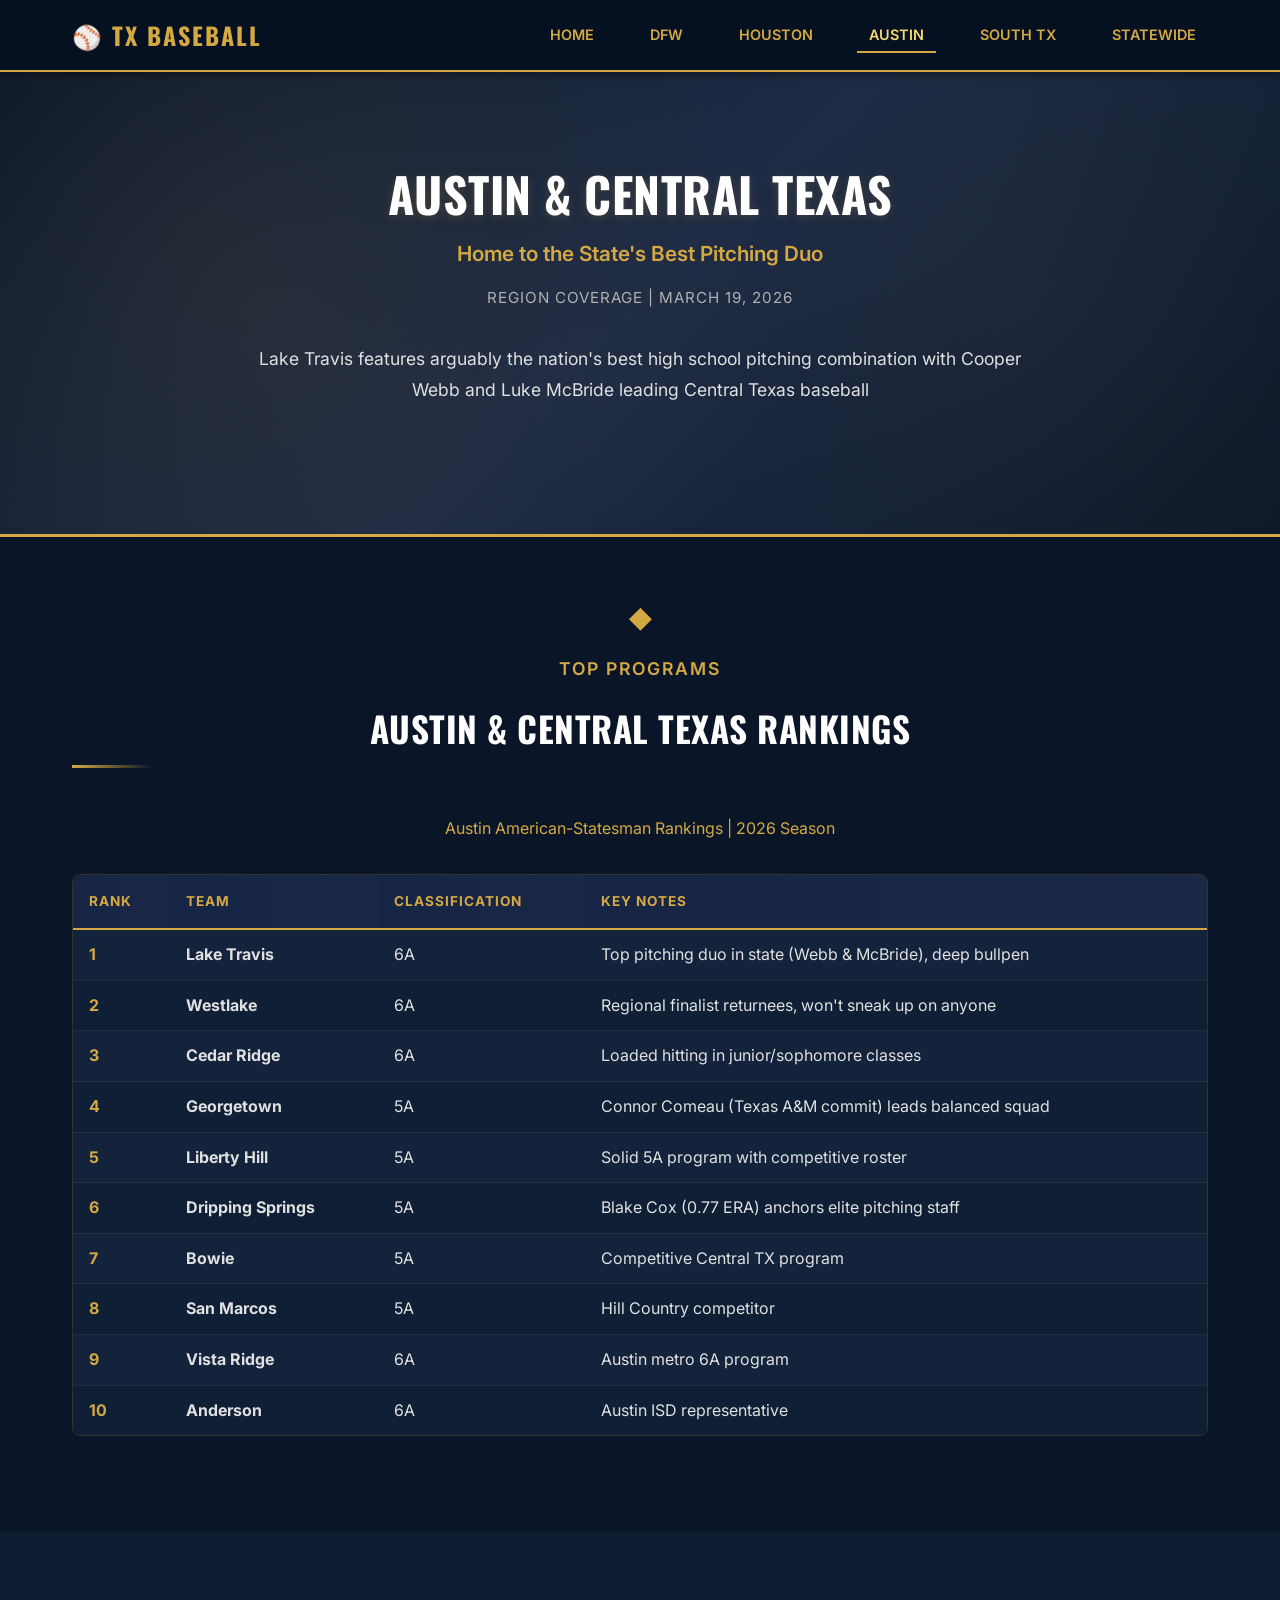
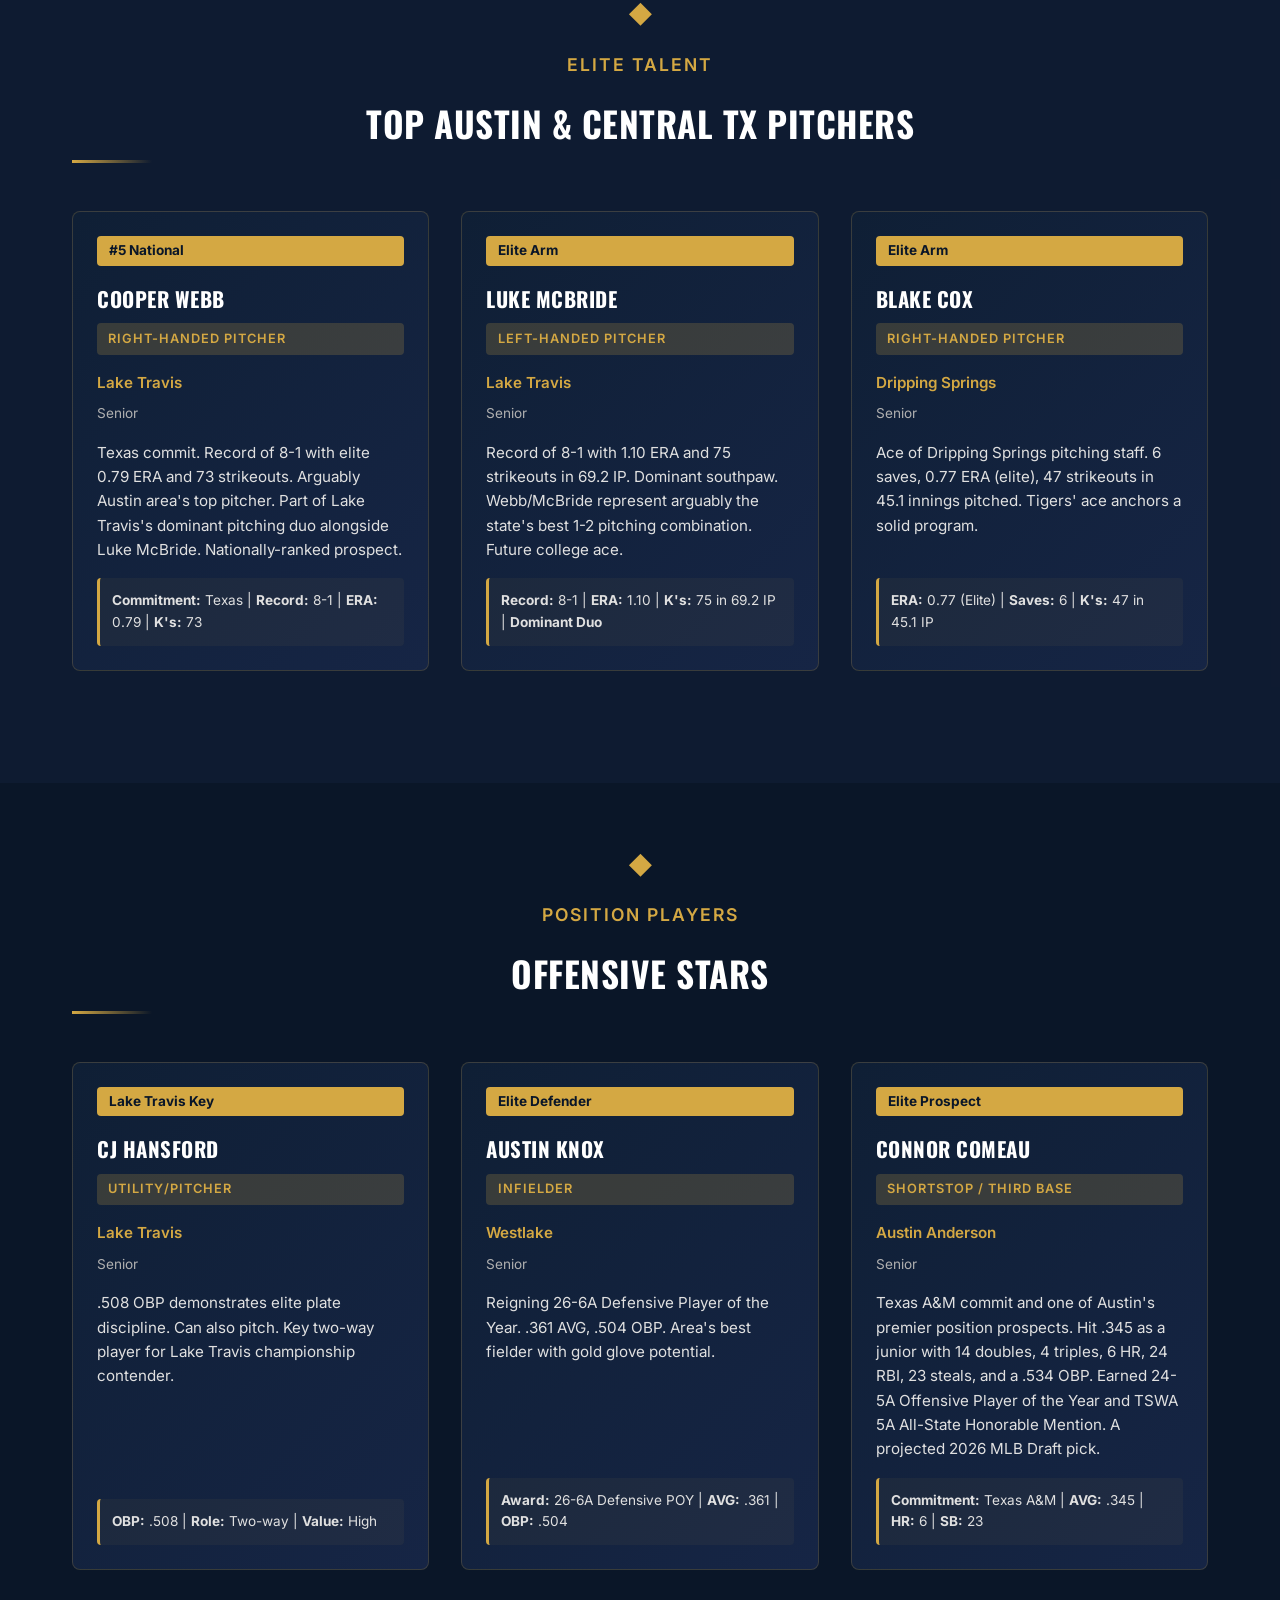
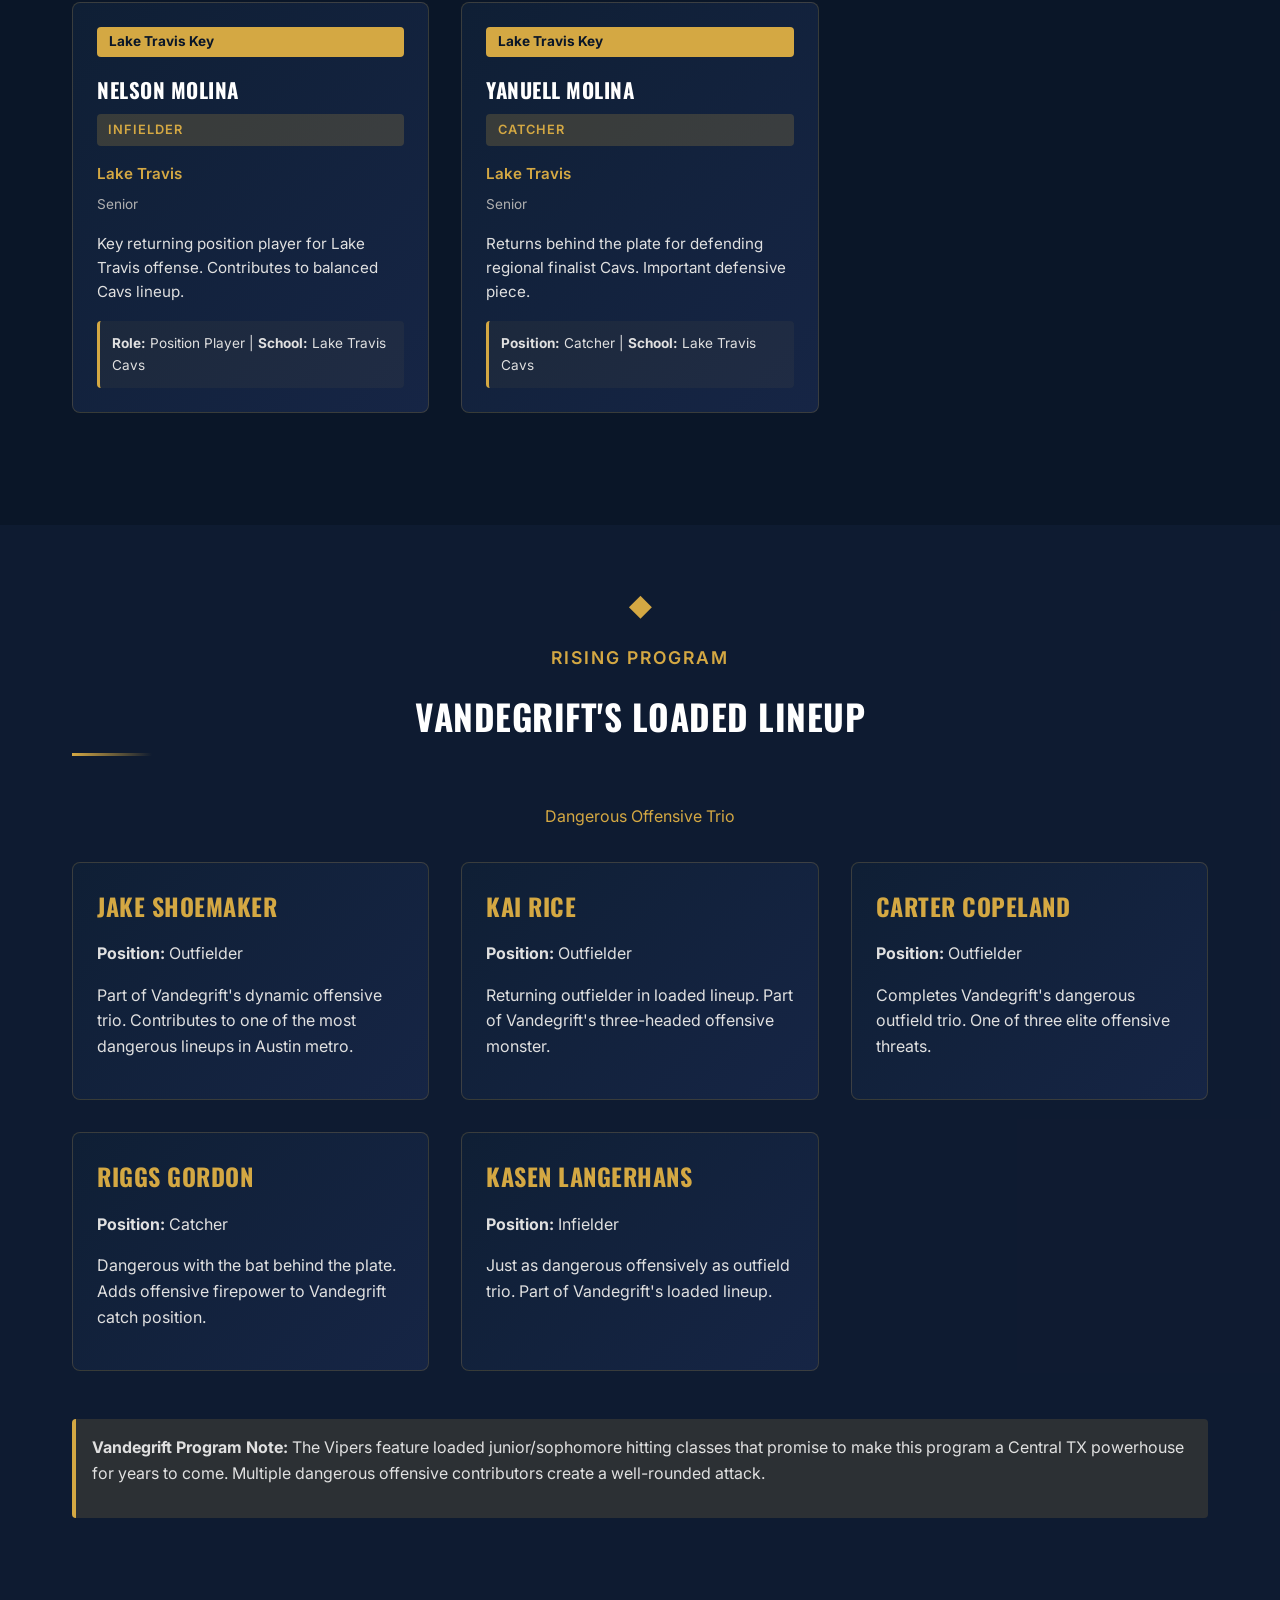
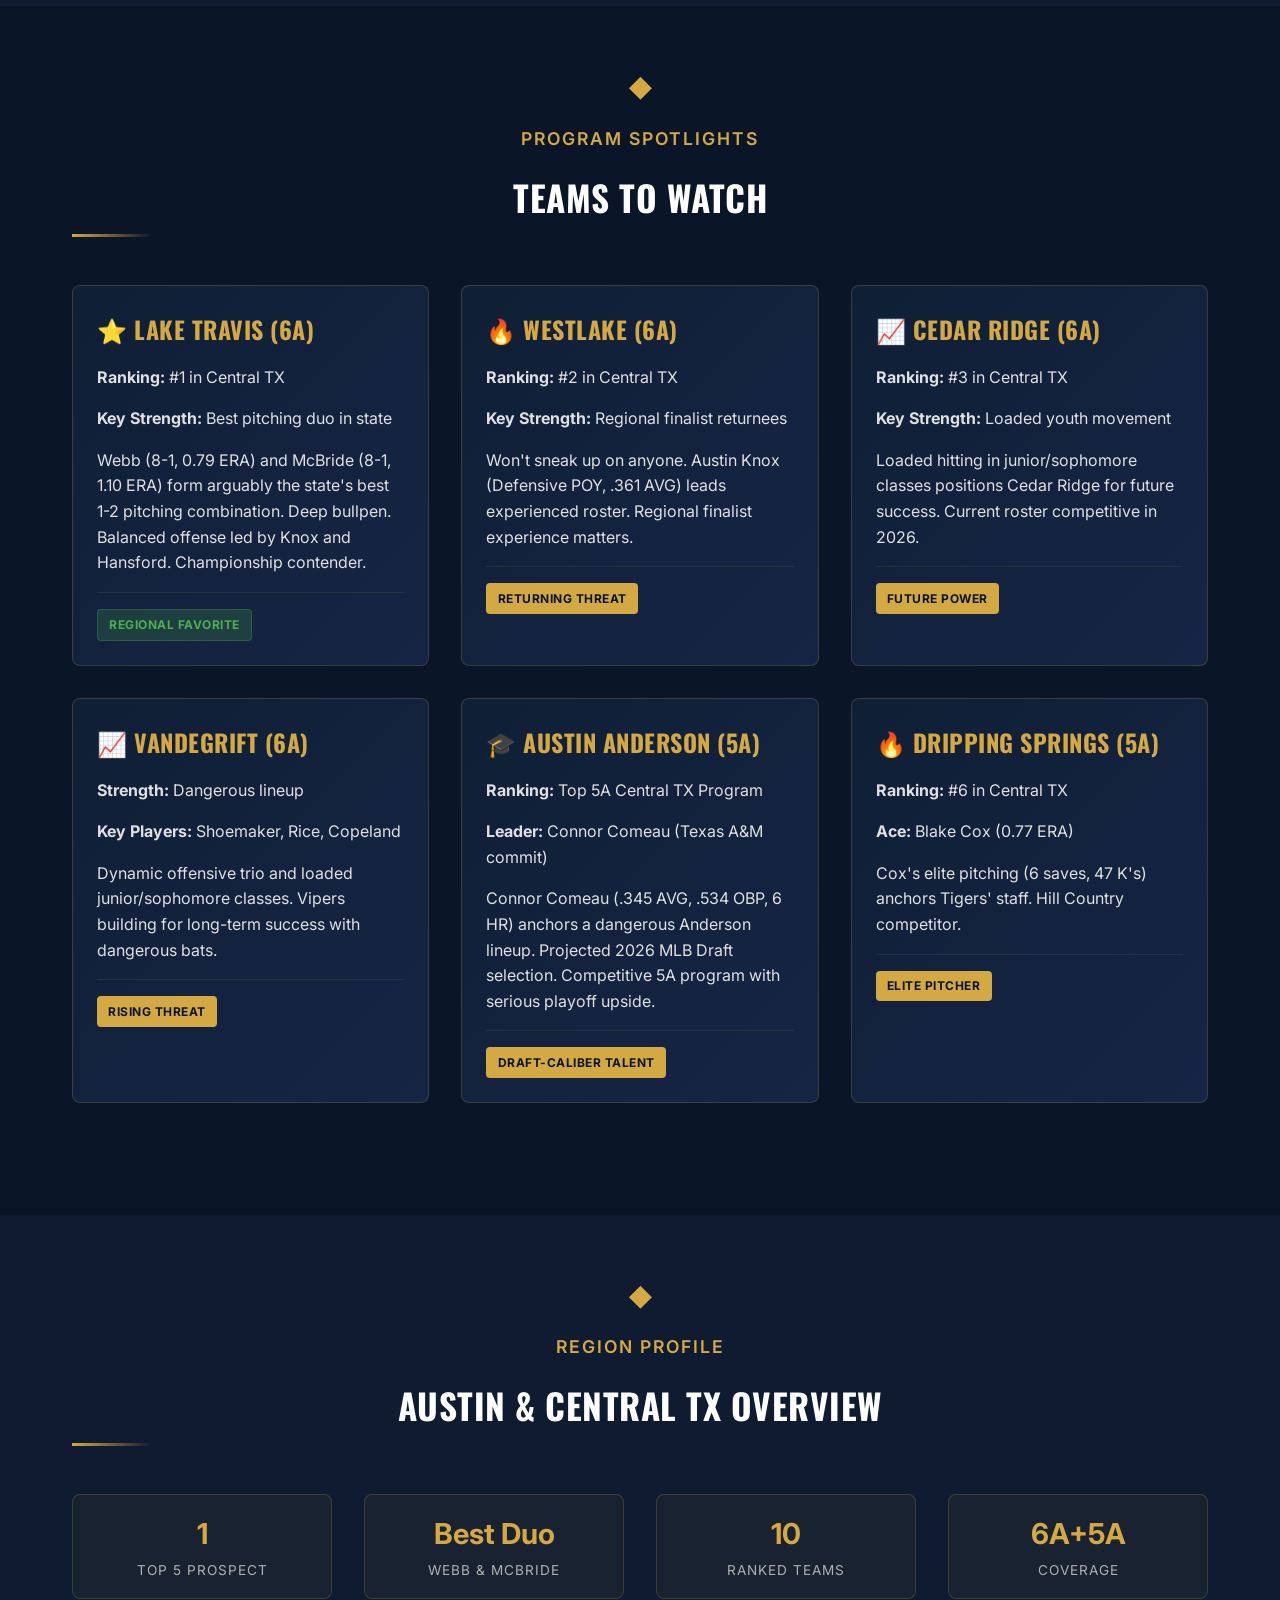
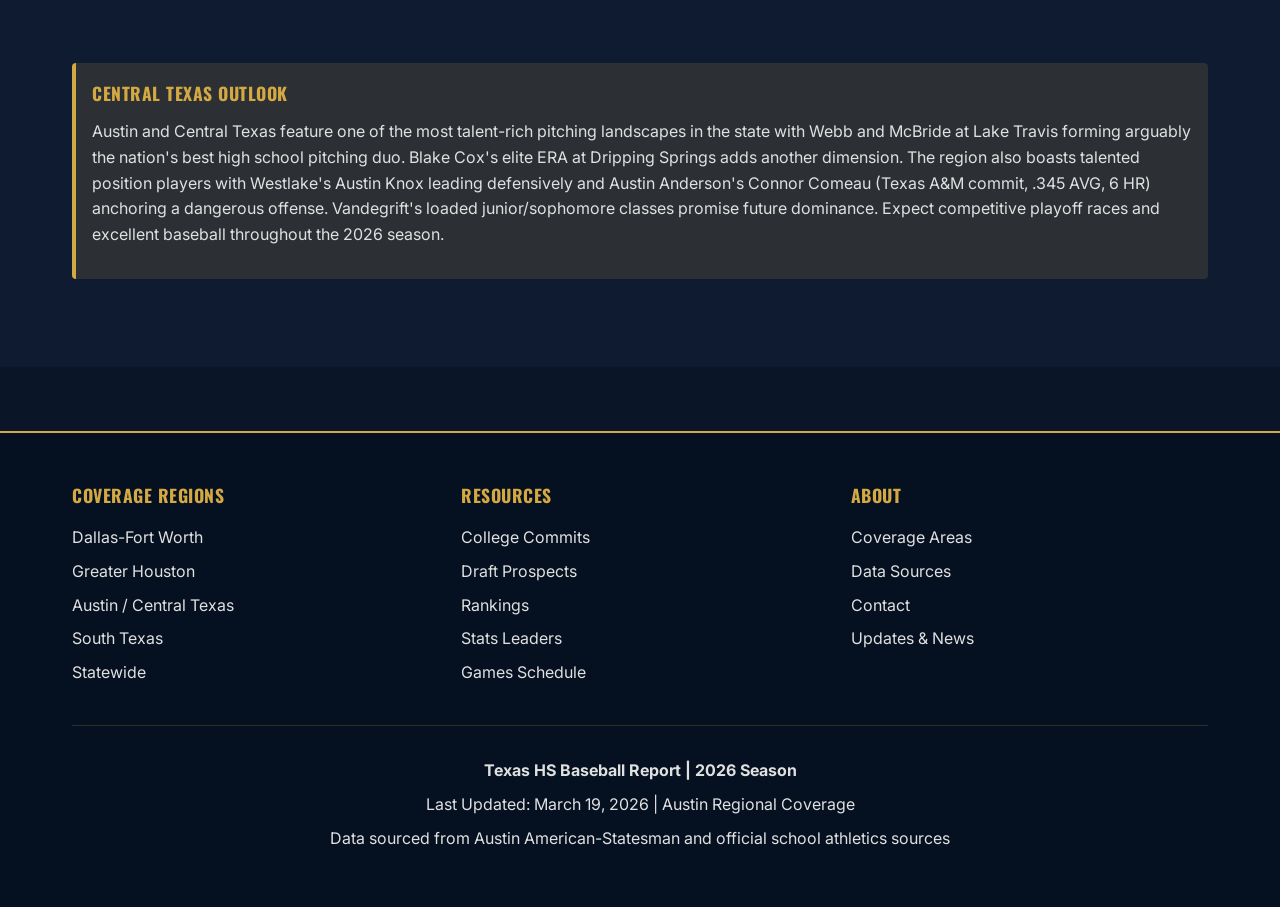
==== commit 08ad4c32: "Update Austin: remove Cooper Thomas, add Connor Comeau (Austin Anderson, TX A&M commit)" ====
--- a/austin.html
+++ b/austin.html
@@ -74,7 +74,7 @@
               <td><strong style="color: #d4a843;">4</strong></td>
               <td><strong>Georgetown</strong></td>
               <td>5A</td>
-              <td>Cooper Thomas (Rice commit) leads balanced squad</td>
+              <td>Connor Comeau (Texas A&M commit) leads balanced squad</td>
             </tr>
             <tr>
               <td><strong style="color: #d4a843;">5</strong></td>
@@ -204,16 +204,16 @@
           </div>
         </div>
 
-        <!-- Cooper Thomas -->
-        <div class="player-card">
-          <span class="player-rank">Five-Tool Player</span>
-          <h3 class="player-name">Cooper Thomas</h3>
-          <span class="player-position">Infielder</span>
-          <p class="player-school">Georgetown</p>
-          <p class="player-year">Senior</p>
-          <p class="player-description">Rice commit. Five-tool player with .345 AVG, 13 extra-base hits, 23 RBI, and .430 OBP. Leads balanced Georgetown squad.</p>
-          <div class="player-stats">
-            <strong>Commitment:</strong> Rice | <strong>AVG:</strong> .345 | <strong>XBH:</strong> 13 | <strong>RBI:</strong> 23 | <strong>OBP:</strong> .430
+        <!-- Connor Comeau -->
+        <div class="player-card">
+          <span class="player-rank">Elite Prospect</span>
+          <h3 class="player-name">Connor Comeau</h3>
+          <span class="player-position">Shortstop / Third Base</span>
+          <p class="player-school">Austin Anderson</p>
+          <p class="player-year">Senior</p>
+          <p class="player-description">Texas A&M commit and one of Austin's premier position prospects. Hit .345 as a junior with 14 doubles, 4 triples, 6 HR, 24 RBI, 23 steals, and a .534 OBP. Earned 24-5A Offensive Player of the Year and TSWA 5A All-State Honorable Mention. A projected 2026 MLB Draft pick.</p>
+          <div class="player-stats">
+            <strong>Commitment:</strong> Texas A&M | <strong>AVG:</strong> .345 | <strong>HR:</strong> 6 | <strong>SB:</strong> 23
           </div>
         </div>
 
@@ -381,15 +381,15 @@
 
         <div class="card">
           <div class="card-header">
-            <h3 style="color: #d4a843; margin: 0;">🎓 Georgetown (5A)</h3>
-          </div>
-          <div class="card-body">
-            <p><strong>Ranking:</strong> #4 in Central TX</p>
-            <p><strong>Leader:</strong> Cooper Thomas (Rice commit)</p>
-            <p>Five-tool player Thomas (.345 AVG, .430 OBP) leads balanced squad. Competitive 5A program.</p>
+            <h3 style="color: #d4a843; margin: 0;">🎓 Austin Anderson (5A)</h3>
+          </div>
+          <div class="card-body">
+            <p><strong>Ranking:</strong> Top 5A Central TX Program</p>
+            <p><strong>Leader:</strong> Connor Comeau (Texas A&M commit)</p>
+            <p>Connor Comeau (.345 AVG, .534 OBP, 6 HR) anchors a dangerous Anderson lineup. Projected 2026 MLB Draft selection. Competitive 5A program with serious playoff upside.</p>
           </div>
           <div class="card-footer">
-            <span class="badge badge-primary">Balanced Squad</span>
+            <span class="badge badge-primary">Draft-Caliber Talent</span>
           </div>
         </div>
 
@@ -442,7 +442,7 @@
 
       <div class="highlight" style="margin-top: 3rem;">
         <h4 style="color: #d4a843; margin-top: 0;">Central Texas Outlook</h4>
-        <p>Austin and Central Texas feature one of the most talent-rich pitching landscapes in the state with Webb and McBride at Lake Travis forming arguably the nation's best high school pitching duo. Blake Cox's elite ERA at Dripping Springs adds another dimension. The region also boasts talented position players with Westlake's Austin Knox leading defensively and Georgetown's Cooper Thomas (Rice commit) anchoring an offense. Vandegrift's loaded junior/sophomore classes promise future dominance. Expect competitive playoff races and excellent baseball throughout the 2026 season.</p>
+        <p>Austin and Central Texas feature one of the most talent-rich pitching landscapes in the state with Webb and McBride at Lake Travis forming arguably the nation's best high school pitching duo. Blake Cox's elite ERA at Dripping Springs adds another dimension. The region also boasts talented position players with Westlake's Austin Knox leading defensively and Austin Anderson's Connor Comeau (Texas A&M commit, .345 AVG, 6 HR) anchoring a dangerous offense. Vandegrift's loaded junior/sophomore classes promise future dominance. Expect competitive playoff races and excellent baseball throughout the 2026 season.</p>
       </div>
     </div>
   </section>
